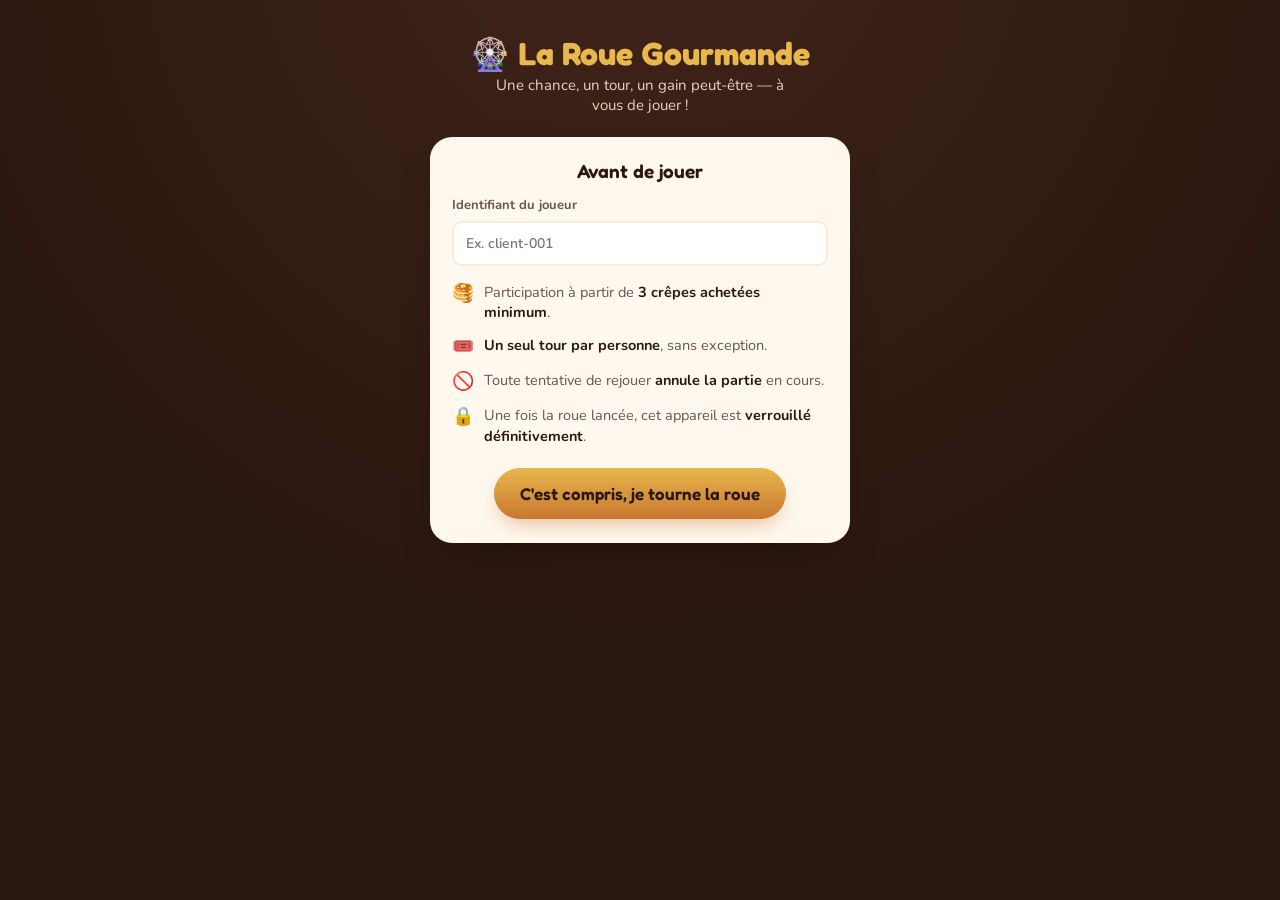
==== index.html @ 7bdd3af1 "rename homepage to index.html" ====
<!DOCTYPE html>
<html lang="fr">
<head>
<meta charset="UTF-8">
<meta name="viewport" content="width=device-width, initial-scale=1, viewport-fit=cover">
<title>La Roue Gourmande</title>
<link rel="preconnect" href="https://fonts.googleapis.com">
<link href="https://fonts.googleapis.com/css2?family=Fredoka:wght@500;600;700&family=Nunito:wght@400;600;700&display=swap" rel="stylesheet">
<link rel="stylesheet" href="roue-gourmande.css">
</head>
<body>
<div class="app">
  <div class="brand">🎡 La Roue Gourmande</div>
  <p class="tagline">Une chance, un tour, un gain peut‑être &mdash; à vous de jouer !</p>

  <!-- LOCKED -->
  <div id="screen-locked" class="screen hidden">
    <div class="card">
      <h2>🔒 Partie déjà jouée</h2>
      <p class="result-body" id="lockedText">Vous avez déjà utilisé votre tour sur cet appareil.</p>
      <div class="result-flag">Un seul tour est autorisé par personne. Merci de votre visite !</div>
    </div>
  </div>

  <!-- RULES -->
  <div id="screen-rules" class="screen">
    <div class="card">
      <h2>Avant de jouer</h2>
      <label class="player-label" for="playerId">Identifiant du joueur</label>
      <input class="player-input" id="playerId" type="text" autocomplete="off" placeholder="Ex. client-001" required>
      <ul class="rules">
        <li><span class="mark">🥞</span><span>Participation à partir de <b>3 crêpes achetées minimum</b>.</span></li>
        <li><span class="mark">🎟️</span><span><b>Un seul tour par personne</b>, sans exception.</span></li>
        <li><span class="mark">🚫</span><span>Toute tentative de rejouer <b>annule la partie</b> en cours.</span></li>
        <li><span class="mark">🔒</span><span>Une fois la roue lancée, cet appareil est <b>verrouillé définitivement</b>.</span></li>
      </ul>
      <button class="btn" id="startBtn">C'est compris, je tourne la roue</button>
    </div>
  </div>

  <!-- WHEEL -->
  <div id="screen-wheel" class="screen hidden">
    <div class="wheel-wrap">
      <div class="pointer">▼</div>
      <div class="wheel" id="wheel">
        <div class="hub">🥞</div>
        <div id="wheelLabels"></div>
      </div>
    </div>
    <button class="btn" id="spinBtn">Lancer la roue</button>
    <p class="spin-note">Une seule pression &mdash; le résultat est définitif.</p>
  </div>

  <!-- RESULT -->
  <div id="screen-result" class="screen hidden">
    <div class="card">
      <div class="result-emoji" id="resEmoji">🎉</div>
      <h2 class="result-title" id="resTitle"></h2>
      <p class="result-body" id="resBody"></p>
      <div class="result-flag" id="resFlag"></div>
    </div>
    <p class="lock-note">Cette page est maintenant verrouillée sur cet appareil.</p>
  </div>

  <!-- ADMIN, hidden until Ctrl+Shift+A -->
  <div id="screen-admin" class="screen hidden">
    <div class="card admin-card">
      <h2>Administration</h2>
      <div id="adminLogin">
        <label class="player-label" for="adminId">Identifiant administrateur</label>
        <input class="player-input" id="adminId" type="password" autocomplete="off" placeholder="Identifiant admin">
        <button class="btn" id="adminLoginBtn" type="button">Ouvrir l'administration</button>
        <p class="reset-message" id="adminMessage" aria-live="polite"></p>
      </div>
      <div id="adminContent" class="hidden">
        <p class="admin-summary" id="adminSummary"></p>
        <div class="admin-users" id="adminUsers"></div>
        <button class="btn btn-secondary" id="adminLogoutBtn" type="button">Fermer</button>
      </div>
    </div>
  </div>
</div>

<script>
(function(){
  "use strict";
  var STORAGE_KEY = "roue_gourmande_v1";
  var USERS_KEY = "roue_gourmande_users_v1";
  var ADMIN_ID = "RG-ADMIN-2026";
  var activeUserId = "";
  var adminAuthenticated = false;

  var slices = [
    { type:"lose",    label:"Pas de chance", weight:9,  color:"#8a6a52" },
    { type:"win",     label:"5 lancers francs", weight:12, color:"#1f9d8a",
      reward:"Réussissez 5 lancers francs consécutifs pour obtenir 200 FCFA de réduction." },
    { type:"lose",    label:"Pas de chance", weight:9,  color:"#8a6a52" },
    { type:"win",     label:"Pierre-feuille-ciseaux", weight:12, color:"#c9456b",
      reward:"Affrontez le gérant en 3 manches : victoire = 100 FCFA de réduction." },
    { type:"win",     label:"Jeu des ballons", weight:12, color:"#6b4a8a",
      reward:"Présentez-vous au stand pour tenter le jeu des ballons et remporter un encas." },
    { type:"win",     label:"Pile ou face", weight:12, color:"#1f9d8a",
      reward:"Devinez juste : 100 FCFA de réduction à la clé." },
    { type:"lose",    label:"Pas de chance", weight:9,  color:"#8a6a52" },
    { type:"jackpot", label:"Crêpe gratuite", weight:7,  color:"#e8b74d",
      reward:"Une crêpe offerte, sans condition, par le stand." }
  ];

  var n = slices.length;
  var segAngle = 360 / n;

  // build conic-gradient background
  var stops = [];
  for (var i = 0; i < n; i++){
    stops.push(slices[i].color + " " + (i*segAngle) + "deg " + ((i+1)*segAngle) + "deg");
  }
  document.getElementById("wheel").style.background = "conic-gradient(" + stops.join(",") + ")";

  // build labels
  var labelsHost = document.getElementById("wheelLabels");
  for (var j = 0; j < n; j++){
    var el = document.createElement("div");
    el.className = "seg-label";
    el.style.transform = "rotate(" + (j*segAngle + segAngle/2 - 90) + "deg)";
    el.textContent = slices[j].label;
    labelsHost.appendChild(el);
  }

  // unbiased weighted pick via cumulative distribution
  function weightedPick(list){
    var total = 0;
    for (var k = 0; k < list.length; k++) total += list[k].weight;
    var r = Math.random() * total;
    for (var m = 0; m < list.length; m++){
      if (r < list[m].weight) return m;
      r -= list[m].weight;
    }
    return list.length - 1; // safety net against float rounding
  }

  function show(id){
    ["screen-locked","screen-rules","screen-wheel","screen-result","screen-admin"].forEach(function(s){
      document.getElementById(s).classList.toggle("hidden", s !== id);
    });
  }

  function readUsers(){
    try{
      return JSON.parse(localStorage.getItem(USERS_KEY) || "{}");
    } catch(e){
      return {};
    }
  }

  function showLocked(userId, data){
    document.getElementById("lockedText").textContent =
      "Résultat obtenu pour " + userId + " : " + data.label + ".";
    show("screen-locked");
  }

  function renderResult(slice){
    var emoji = document.getElementById("resEmoji");
    var title = document.getElementById("resTitle");
    var body  = document.getElementById("resBody");
    var flag  = document.getElementById("resFlag");

    if (slice.type === "lose"){
      emoji.textContent = "😔";
      title.textContent = "Pas de chance cette fois-ci";
      body.textContent = "Merci d'avoir tenté votre chance ! Vous repartez sans lot, mais avec de bonnes crêpes en poche.";
      flag.textContent = "Un seul tour est autorisé par personne.";
    } else if (slice.type === "jackpot"){
      emoji.textContent = "🎉";
      title.textContent = "Jackpot : " + slice.label + " !";
      body.textContent = slice.reward;
      flag.textContent = "Présentez cet écran au gérant du stand pour récupérer votre gain.";
    } else {
      emoji.textContent = "🏆";
      title.textContent = "Gagné : " + slice.label;
      body.textContent = slice.reward;
      flag.textContent = "Présentez cet écran au gérant du stand pour jouer votre mini-jeu.";
    }
  }

  function lockAndSave(slice){
    try{
      var users = readUsers();
      users[activeUserId] = {
        userId: activeUserId,
        label: slice.type === "lose" ? "Pas de chance" : slice.label,
        type: slice.type,
        date: new Date().toISOString()
      };
      localStorage.setItem(USERS_KEY, JSON.stringify(users));
      localStorage.removeItem(STORAGE_KEY);
    } catch(e){ /* storage unavailable — result still shown for this session */ }
  }

  function spin(){
    var btn = document.getElementById("spinBtn");
    btn.disabled = true;

    var idx = weightedPick(slices);
    var center = idx * segAngle + segAngle / 2;
    var margin = Math.max(2, segAngle * 0.2);
    var jitter = (Math.random() * (segAngle - margin*2)) - (segAngle - margin*2) / 2;
    var extraSpins = 6;
    var rotation = extraSpins * 360 + ((360 - center) % 360) + jitter;

    var wheel = document.getElementById("wheel");
    wheel.style.transform = "rotate(" + rotation + "deg)";

    setTimeout(function(){
      var slice = slices[idx];
      lockAndSave(slice);
      renderResult(slice);
      show("screen-result");
    }, 4300);
  }

  document.getElementById("startBtn").addEventListener("click", function(){
    var playerId = document.getElementById("playerId").value.trim();
    if (!playerId){
      document.getElementById("playerId").focus();
      return;
    }
    activeUserId = playerId;
    var users = readUsers();
    if (users[playerId]){
      showLocked(playerId, users[playerId]);
      return;
    }
    show("screen-wheel");
  });
  document.getElementById("spinBtn").addEventListener("click", spin);

  function renderAdminUsers(){
    var users = readUsers();
    var ids = Object.keys(users).sort();
    var host = document.getElementById("adminUsers");
    document.getElementById("adminSummary").textContent = ids.length + " joueur(s) enregistré(s).";
    host.textContent = "";

    if (!ids.length){
      host.textContent = "Aucun joueur enregistré.";
      return;
    }

    ids.forEach(function(userId){
      var row = document.createElement("div");
      row.className = "admin-user";
      var info = document.createElement("span");
      info.textContent = userId + " — " + users[userId].label;
      var reset = document.createElement("button");
      reset.className = "btn btn-secondary";
      reset.type = "button";
      reset.textContent = "Donner une chance";
      reset.addEventListener("click", function(){
        var currentUsers = readUsers();
        delete currentUsers[userId];
        localStorage.setItem(USERS_KEY, JSON.stringify(currentUsers));
        renderAdminUsers();
      });
      row.appendChild(info);
      row.appendChild(reset);
      host.appendChild(row);
    });
  }

  document.getElementById("adminLoginBtn").addEventListener("click", function(){
    var message = document.getElementById("adminMessage");
    if (document.getElementById("adminId").value !== ADMIN_ID){
      message.textContent = "Identifiant administrateur incorrect.";
      return;
    }
    adminAuthenticated = true;
    document.getElementById("adminLogin").classList.add("hidden");
    document.getElementById("adminContent").classList.remove("hidden");
    renderAdminUsers();
  });
  document.getElementById("adminLogoutBtn").addEventListener("click", function(){
    adminAuthenticated = false;
    document.getElementById("adminId").value = "";
    document.getElementById("adminContent").classList.add("hidden");
    document.getElementById("adminLogin").classList.remove("hidden");
    show("screen-rules");
  });
  document.addEventListener("keydown", function(event){
    if (event.ctrlKey && event.shiftKey && event.key.toLowerCase() === "a"){
      event.preventDefault();
      show("screen-admin");
      document.getElementById("adminId").focus();
    }
  });

  // on load: check if this device already played
  (function init(){
    try{
      var saved = localStorage.getItem(STORAGE_KEY);
      if (saved){
        var data = JSON.parse(saved);
        var users = readUsers();
        var legacyUserId = data.userId || "utilisateur";
        users[legacyUserId] = data;
        localStorage.setItem(USERS_KEY, JSON.stringify(users));
        localStorage.removeItem(STORAGE_KEY);
      }
    } catch(e){ /* if storage fails, fall through to rules screen */ }
    show("screen-rules");
  })();
})();
</script>
</body>
</html>
---- roue-gourmande.css ----
:root{
  --bg: #2b1810;
  --bg-2: #40241a;
  --card: #fff8ef;
  --card-2: #fbecd6;
  --ink: #2b1810;
  --ink-soft: #6b5544;
  --caramel: #c9772f;
  --gold: #e8b74d;
  --cream: #fff8ef;
  box-sizing: border-box;
  padding-top: env(safe-area-inset-top, 0px);
  padding-bottom: env(safe-area-inset-bottom, 0px);
}
html{ scroll-padding-top: env(safe-area-inset-top, 0px); height:100%; }
@media (prefers-color-scheme: dark){
  :root:not([data-theme="light"]){ --bg:#1c0f0a; --bg-2:#331c13; }
}
:root[data-theme="dark"]{ --bg:#1c0f0a; --bg-2:#331c13; }

*{ box-sizing:border-box; }
body{
  margin:0; min-height:100%;
  background: radial-gradient(circle at 50% -10%, var(--bg-2), var(--bg) 60%);
  color: var(--cream);
  font-family: 'Nunito', system-ui, sans-serif;
  display:flex; justify-content:center;
  -webkit-font-smoothing:antialiased;
}
.app{
  width:100%; max-width:460px;
  padding: 28px 20px 40px;
  display:flex; flex-direction:column; align-items:center;
  text-align:center;
}
.brand{
  font-family:'Fredoka', system-ui, sans-serif;
  font-weight:700; font-size: clamp(26px, 7vw, 32px);
  margin: 6px 0 2px;
  color: var(--gold);
}
.tagline{ color:#e9d3bd; font-size:15px; margin:0 0 22px; max-width:34ch; }

.screen{ width:100%; display:flex; flex-direction:column; align-items:center; }
.hidden{ display:none; }

.card{
  background: var(--card);
  color: var(--ink);
  border-radius: 22px;
  padding: 22px 22px 24px;
  width:100%;
  box-shadow: 0 18px 40px -18px rgba(20,8,2,0.55);
}
.card h2{
  font-family:'Fredoka', system-ui, sans-serif;
  font-size:19px; margin:0 0 14px; font-weight:600;
}
.player-label,
.reset-box label{
  display:block; margin:0 0 7px; text-align:left;
  font-size:13px; font-weight:700; color:var(--ink-soft);
}
.player-input,
.reset-box input{
  width:100%; padding:11px 12px; border:2px solid var(--card-2);
  border-radius:10px; background:#fff; color:var(--ink);
  font:600 14px 'Nunito', system-ui, sans-serif;
}
.player-input:focus,
.reset-box input:focus{
  outline:3px solid rgba(232,183,77,.35); border-color:var(--gold);
}
.player-input{ margin-bottom:16px; }
.rules{ list-style:none; margin:0; padding:0; text-align:left; display:flex; flex-direction:column; gap:12px; }
.rules li{ display:flex; gap:10px; font-size:14.5px; line-height:1.4; color:var(--ink-soft); }
.rules li b{ color:var(--ink); font-weight:700; }
.rules li .mark{ flex:none; font-size:18px; line-height:1.3; }

.btn{
  appearance:none; border:none; cursor:pointer;
  font-family:'Fredoka', system-ui, sans-serif;
  font-weight:600; font-size:17px;
  color: var(--ink);
  background: linear-gradient(180deg, var(--gold), var(--caramel));
  padding: 15px 26px;
  border-radius: 999px;
  margin-top: 22px;
  box-shadow: 0 10px 22px -8px rgba(201,119,47,0.55);
  transition: transform .15s ease, box-shadow .15s ease;
}
.btn:active{ transform: scale(0.97); }
.btn:disabled{ opacity:.55; cursor:default; }
.btn:focus-visible{ outline: 3px solid var(--gold); outline-offset:3px; }
.btn-secondary{ font-size:14px; padding:11px 16px; margin-top:14px; }
.reset-box{ margin-top:20px; padding-top:18px; border-top:1px solid var(--card-2); }
.reset-message{ min-height:18px; margin:8px 0 0; font-size:12px; color:var(--ink-soft); }
.admin-summary{ margin:0 0 14px; color:var(--ink-soft); font-size:14px; }
.admin-users{ display:flex; flex-direction:column; gap:10px; text-align:left; }
.admin-user{
  display:flex; align-items:center; justify-content:space-between; gap:12px;
  padding:10px 0; border-top:1px solid var(--card-2);
  color:var(--ink); font-size:13px; font-weight:700;
}
.admin-user .btn{ flex:none; margin-top:0; padding:9px 12px; font-size:12px; }

/* wheel */
.wheel-wrap{ position:relative; width:min(100%, 420px); aspect-ratio:1; margin: 18px auto 8px; }
.pointer{
  position:absolute; top:-18px; left:50%; transform: translateX(-50%);
  font-size:32px; z-index:3; filter: drop-shadow(0 3px 3px rgba(0,0,0,.4));
}
.wheel{
  width:100%; height:100%; border-radius:50%;
  position:relative;
  border: 6px solid var(--gold);
  box-shadow: 0 20px 45px -15px rgba(0,0,0,.6), inset 0 0 0 3px rgba(43,24,16,.5);
  transition: transform 4.2s cubic-bezier(.13,.71,.15,1);
}
.wheel .seg-label{
  position:absolute; left:50%; top:calc(50% - 23px); width:46%; height:46px;
  display:flex; align-items:center; justify-content:center;
  transform-origin: left center;
  font-family:'Fredoka', system-ui, sans-serif;
  font-size:16px; font-weight:600; color:#fff;
  text-align:center; text-shadow: 0 1px 2px rgba(0,0,0,.65);
  line-height:1.1; padding:0 4px;
}
.hub{
  position:absolute; left:50%; top:50%; width:52px; height:52px;
  transform:translate(-50%,-50%); border-radius:50%;
  background: var(--cream); border:4px solid var(--gold);
  display:flex; align-items:center; justify-content:center;
  font-size:22px; z-index:2;
  box-shadow: 0 4px 10px rgba(0,0,0,.35);
}
.spin-note{ font-size:13px; color:#e9d3bd; margin-top:18px; }

/* result */
.result-emoji{ font-size:54px; margin-bottom:6px; }
.result-title{ font-family:'Fredoka', system-ui, sans-serif; font-size:22px; font-weight:700; margin:0 0 8px; }
.result-body{ font-size:15px; color:var(--ink-soft); line-height:1.5; margin:0; }
.result-flag{
  margin-top:16px; font-size:13px; padding:10px 14px; border-radius:12px;
  background: var(--card-2); color:var(--ink-soft);
}
.lock-note{ font-size:12.5px; color:#c9b39c; margin-top:22px; }
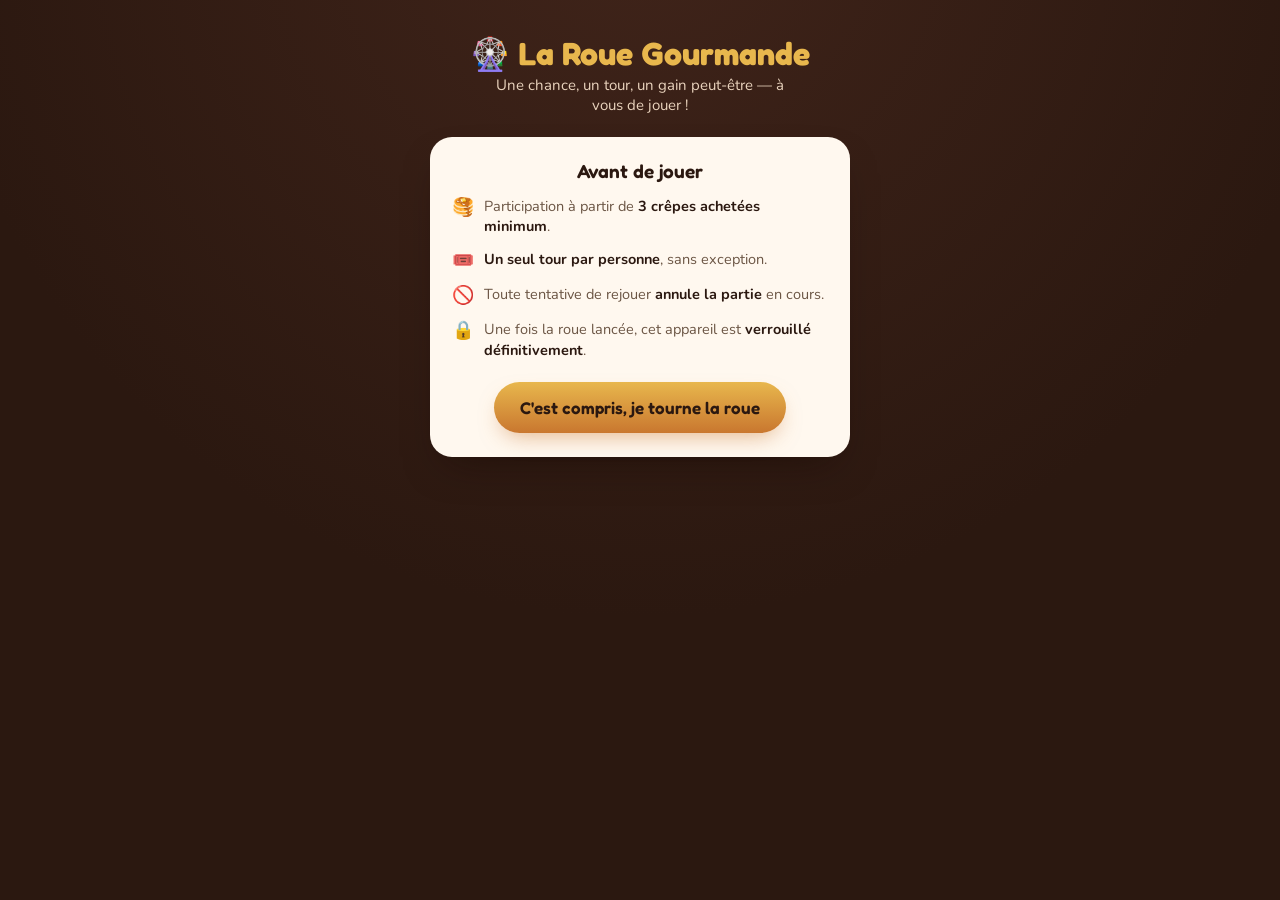
==== commit b9c348e1: "Améliorations du site" ====
--- a/index.html
+++ b/index.html
@@ -26,8 +26,6 @@
   <div id="screen-rules" class="screen">
     <div class="card">
       <h2>Avant de jouer</h2>
-      <label class="player-label" for="playerId">Identifiant du joueur</label>
-      <input class="player-input" id="playerId" type="text" autocomplete="off" placeholder="Ex. client-001" required>
       <ul class="rules">
         <li><span class="mark">🥞</span><span>Participation à partir de <b>3 crêpes achetées minimum</b>.</span></li>
         <li><span class="mark">🎟️</span><span><b>Un seul tour par personne</b>, sans exception.</span></li>
@@ -62,7 +60,7 @@
     <p class="lock-note">Cette page est maintenant verrouillée sur cet appareil.</p>
   </div>
 
-  <!-- ADMIN, hidden until Ctrl+Shift+A -->
+  <!-- ADMIN, hidden until Ctrl+Shift+A
   <div id="screen-admin" class="screen hidden">
     <div class="card admin-card">
       <h2>Administration</h2>
@@ -77,238 +75,9 @@
         <div class="admin-users" id="adminUsers"></div>
         <button class="btn btn-secondary" id="adminLogoutBtn" type="button">Fermer</button>
       </div>
-    </div>
-  </div>
+    </div> -->
 </div>
 
-<script>
-(function(){
-  "use strict";
-  var STORAGE_KEY = "roue_gourmande_v1";
-  var USERS_KEY = "roue_gourmande_users_v1";
-  var ADMIN_ID = "RG-ADMIN-2026";
-  var activeUserId = "";
-  var adminAuthenticated = false;
-
-  var slices = [
-    { type:"lose",    label:"Pas de chance", weight:9,  color:"#8a6a52" },
-    { type:"win",     label:"5 lancers francs", weight:12, color:"#1f9d8a",
-      reward:"Réussissez 5 lancers francs consécutifs pour obtenir 200 FCFA de réduction." },
-    { type:"lose",    label:"Pas de chance", weight:9,  color:"#8a6a52" },
-    { type:"win",     label:"Pierre-feuille-ciseaux", weight:12, color:"#c9456b",
-      reward:"Affrontez le gérant en 3 manches : victoire = 100 FCFA de réduction." },
-    { type:"win",     label:"Jeu des ballons", weight:12, color:"#6b4a8a",
-      reward:"Présentez-vous au stand pour tenter le jeu des ballons et remporter un encas." },
-    { type:"win",     label:"Pile ou face", weight:12, color:"#1f9d8a",
-      reward:"Devinez juste : 100 FCFA de réduction à la clé." },
-    { type:"lose",    label:"Pas de chance", weight:9,  color:"#8a6a52" },
-    { type:"jackpot", label:"Crêpe gratuite", weight:7,  color:"#e8b74d",
-      reward:"Une crêpe offerte, sans condition, par le stand." }
-  ];
-
-  var n = slices.length;
-  var segAngle = 360 / n;
-
-  // build conic-gradient background
-  var stops = [];
-  for (var i = 0; i < n; i++){
-    stops.push(slices[i].color + " " + (i*segAngle) + "deg " + ((i+1)*segAngle) + "deg");
-  }
-  document.getElementById("wheel").style.background = "conic-gradient(" + stops.join(",") + ")";
-
-  // build labels
-  var labelsHost = document.getElementById("wheelLabels");
-  for (var j = 0; j < n; j++){
-    var el = document.createElement("div");
-    el.className = "seg-label";
-    el.style.transform = "rotate(" + (j*segAngle + segAngle/2 - 90) + "deg)";
-    el.textContent = slices[j].label;
-    labelsHost.appendChild(el);
-  }
-
-  // unbiased weighted pick via cumulative distribution
-  function weightedPick(list){
-    var total = 0;
-    for (var k = 0; k < list.length; k++) total += list[k].weight;
-    var r = Math.random() * total;
-    for (var m = 0; m < list.length; m++){
-      if (r < list[m].weight) return m;
-      r -= list[m].weight;
-    }
-    return list.length - 1; // safety net against float rounding
-  }
-
-  function show(id){
-    ["screen-locked","screen-rules","screen-wheel","screen-result","screen-admin"].forEach(function(s){
-      document.getElementById(s).classList.toggle("hidden", s !== id);
-    });
-  }
-
-  function readUsers(){
-    try{
-      return JSON.parse(localStorage.getItem(USERS_KEY) || "{}");
-    } catch(e){
-      return {};
-    }
-  }
-
-  function showLocked(userId, data){
-    document.getElementById("lockedText").textContent =
-      "Résultat obtenu pour " + userId + " : " + data.label + ".";
-    show("screen-locked");
-  }
-
-  function renderResult(slice){
-    var emoji = document.getElementById("resEmoji");
-    var title = document.getElementById("resTitle");
-    var body  = document.getElementById("resBody");
-    var flag  = document.getElementById("resFlag");
-
-    if (slice.type === "lose"){
-      emoji.textContent = "😔";
-      title.textContent = "Pas de chance cette fois-ci";
-      body.textContent = "Merci d'avoir tenté votre chance ! Vous repartez sans lot, mais avec de bonnes crêpes en poche.";
-      flag.textContent = "Un seul tour est autorisé par personne.";
-    } else if (slice.type === "jackpot"){
-      emoji.textContent = "🎉";
-      title.textContent = "Jackpot : " + slice.label + " !";
-      body.textContent = slice.reward;
-      flag.textContent = "Présentez cet écran au gérant du stand pour récupérer votre gain.";
-    } else {
-      emoji.textContent = "🏆";
-      title.textContent = "Gagné : " + slice.label;
-      body.textContent = slice.reward;
-      flag.textContent = "Présentez cet écran au gérant du stand pour jouer votre mini-jeu.";
-    }
-  }
-
-  function lockAndSave(slice){
-    try{
-      var users = readUsers();
-      users[activeUserId] = {
-        userId: activeUserId,
-        label: slice.type === "lose" ? "Pas de chance" : slice.label,
-        type: slice.type,
-        date: new Date().toISOString()
-      };
-      localStorage.setItem(USERS_KEY, JSON.stringify(users));
-      localStorage.removeItem(STORAGE_KEY);
-    } catch(e){ /* storage unavailable — result still shown for this session */ }
-  }
-
-  function spin(){
-    var btn = document.getElementById("spinBtn");
-    btn.disabled = true;
-
-    var idx = weightedPick(slices);
-    var center = idx * segAngle + segAngle / 2;
-    var margin = Math.max(2, segAngle * 0.2);
-    var jitter = (Math.random() * (segAngle - margin*2)) - (segAngle - margin*2) / 2;
-    var extraSpins = 6;
-    var rotation = extraSpins * 360 + ((360 - center) % 360) + jitter;
-
-    var wheel = document.getElementById("wheel");
-    wheel.style.transform = "rotate(" + rotation + "deg)";
-
-    setTimeout(function(){
-      var slice = slices[idx];
-      lockAndSave(slice);
-      renderResult(slice);
-      show("screen-result");
-    }, 4300);
-  }
-
-  document.getElementById("startBtn").addEventListener("click", function(){
-    var playerId = document.getElementById("playerId").value.trim();
-    if (!playerId){
-      document.getElementById("playerId").focus();
-      return;
-    }
-    activeUserId = playerId;
-    var users = readUsers();
-    if (users[playerId]){
-      showLocked(playerId, users[playerId]);
-      return;
-    }
-    show("screen-wheel");
-  });
-  document.getElementById("spinBtn").addEventListener("click", spin);
-
-  function renderAdminUsers(){
-    var users = readUsers();
-    var ids = Object.keys(users).sort();
-    var host = document.getElementById("adminUsers");
-    document.getElementById("adminSummary").textContent = ids.length + " joueur(s) enregistré(s).";
-    host.textContent = "";
-
-    if (!ids.length){
-      host.textContent = "Aucun joueur enregistré.";
-      return;
-    }
-
-    ids.forEach(function(userId){
-      var row = document.createElement("div");
-      row.className = "admin-user";
-      var info = document.createElement("span");
-      info.textContent = userId + " — " + users[userId].label;
-      var reset = document.createElement("button");
-      reset.className = "btn btn-secondary";
-      reset.type = "button";
-      reset.textContent = "Donner une chance";
-      reset.addEventListener("click", function(){
-        var currentUsers = readUsers();
-        delete currentUsers[userId];
-        localStorage.setItem(USERS_KEY, JSON.stringify(currentUsers));
-        renderAdminUsers();
-      });
-      row.appendChild(info);
-      row.appendChild(reset);
-      host.appendChild(row);
-    });
-  }
-
-  document.getElementById("adminLoginBtn").addEventListener("click", function(){
-    var message = document.getElementById("adminMessage");
-    if (document.getElementById("adminId").value !== ADMIN_ID){
-      message.textContent = "Identifiant administrateur incorrect.";
-      return;
-    }
-    adminAuthenticated = true;
-    document.getElementById("adminLogin").classList.add("hidden");
-    document.getElementById("adminContent").classList.remove("hidden");
-    renderAdminUsers();
-  });
-  document.getElementById("adminLogoutBtn").addEventListener("click", function(){
-    adminAuthenticated = false;
-    document.getElementById("adminId").value = "";
-    document.getElementById("adminContent").classList.add("hidden");
-    document.getElementById("adminLogin").classList.remove("hidden");
-    show("screen-rules");
-  });
-  document.addEventListener("keydown", function(event){
-    if (event.ctrlKey && event.shiftKey && event.key.toLowerCase() === "a"){
-      event.preventDefault();
-      show("screen-admin");
-      document.getElementById("adminId").focus();
-    }
-  });
-
-  // on load: check if this device already played
-  (function init(){
-    try{
-      var saved = localStorage.getItem(STORAGE_KEY);
-      if (saved){
-        var data = JSON.parse(saved);
-        var users = readUsers();
-        var legacyUserId = data.userId || "utilisateur";
-        users[legacyUserId] = data;
-        localStorage.setItem(USERS_KEY, JSON.stringify(users));
-        localStorage.removeItem(STORAGE_KEY);
-      }
-    } catch(e){ /* if storage fails, fall through to rules screen */ }
-    show("screen-rules");
-  })();
-})();
-</script>
+<script src="script.js"></script>
 </body>
 </html>
--- a/roue-gourmande.css
+++ b/roue-gourmande.css
@@ -32,6 +32,11 @@
   padding: 28px 20px 40px;
   display:flex; flex-direction:column; align-items:center;
   text-align:center;
+}
+@media (max-width: 420px){
+  .app{ padding: 20px 14px 28px; }
+  .brand{ letter-spacing: 0.02em; }
+  .tagline{ font-size: 14px; max-width: 28ch; }
 }
 .brand{
   font-family:'Fredoka', system-ui, sans-serif;
@@ -76,6 +81,12 @@
 .rules li{ display:flex; gap:10px; font-size:14.5px; line-height:1.4; color:var(--ink-soft); }
 .rules li b{ color:var(--ink); font-weight:700; }
 .rules li .mark{ flex:none; font-size:18px; line-height:1.3; }
+@media (max-width: 420px){
+  .card{ padding: 18px 16px 20px; border-radius: 18px; }
+  .card h2{ font-size: 18px; margin-bottom: 12px; }
+  .rules li{ font-size: 13.5px; gap:8px; }
+  .rules li .mark{ font-size: 16px; }
+}
 
 .btn{
   appearance:none; border:none; cursor:pointer;
@@ -88,6 +99,9 @@
   margin-top: 22px;
   box-shadow: 0 10px 22px -8px rgba(201,119,47,0.55);
   transition: transform .15s ease, box-shadow .15s ease;
+}
+@media (max-width: 420px){
+  .btn{ font-size: 15px; padding: 13px 20px; }
 }
 .btn:active{ transform: scale(0.97); }
 .btn:disabled{ opacity:.55; cursor:default; }
@@ -117,14 +131,21 @@
   box-shadow: 0 20px 45px -15px rgba(0,0,0,.6), inset 0 0 0 3px rgba(43,24,16,.5);
   transition: transform 4.2s cubic-bezier(.13,.71,.15,1);
 }
+#wheelLabels{
+  position:absolute; inset:0;
+}
 .wheel .seg-label{
-  position:absolute; left:50%; top:calc(50% - 23px); width:46%; height:46px;
+  position:absolute; left:50%; top:50%;
+  width: 22%;
   display:flex; align-items:center; justify-content:center;
-  transform-origin: left center;
   font-family:'Fredoka', system-ui, sans-serif;
-  font-size:16px; font-weight:600; color:#fff;
+  font-size: clamp(8px, 1.8vw, 13px);
+  font-weight:700; color:#fff;
   text-align:center; text-shadow: 0 1px 2px rgba(0,0,0,.65);
-  line-height:1.1; padding:0 4px;
+  line-height:1.02; padding:0 3px;
+  word-break: break-word; overflow-wrap: anywhere;
+  letter-spacing: 0.01em;
+  transform: translate(-50%, -50%) rotate(90deg);
 }
 .hub{
   position:absolute; left:50%; top:50%; width:52px; height:52px;
@@ -133,6 +154,14 @@
   display:flex; align-items:center; justify-content:center;
   font-size:22px; z-index:2;
   box-shadow: 0 4px 10px rgba(0,0,0,.35);
+}
+@media (max-width: 420px){
+  .wheel-wrap{ width:min(92vw, 360px); }
+  .pointer{ top:-14px; font-size: 26px; }
+  .wheel{ border-width: 5px; }
+  .wheel .seg-label{ width: 30%; font-size: clamp(7px, 2.6vw, 11px); line-height:1.05; }
+  .hub{ width: 42px; height:42px; font-size: 18px; }
+  .spin-note{ font-size: 12px; }
 }
 .spin-note{ font-size:13px; color:#e9d3bd; margin-top:18px; }
 
